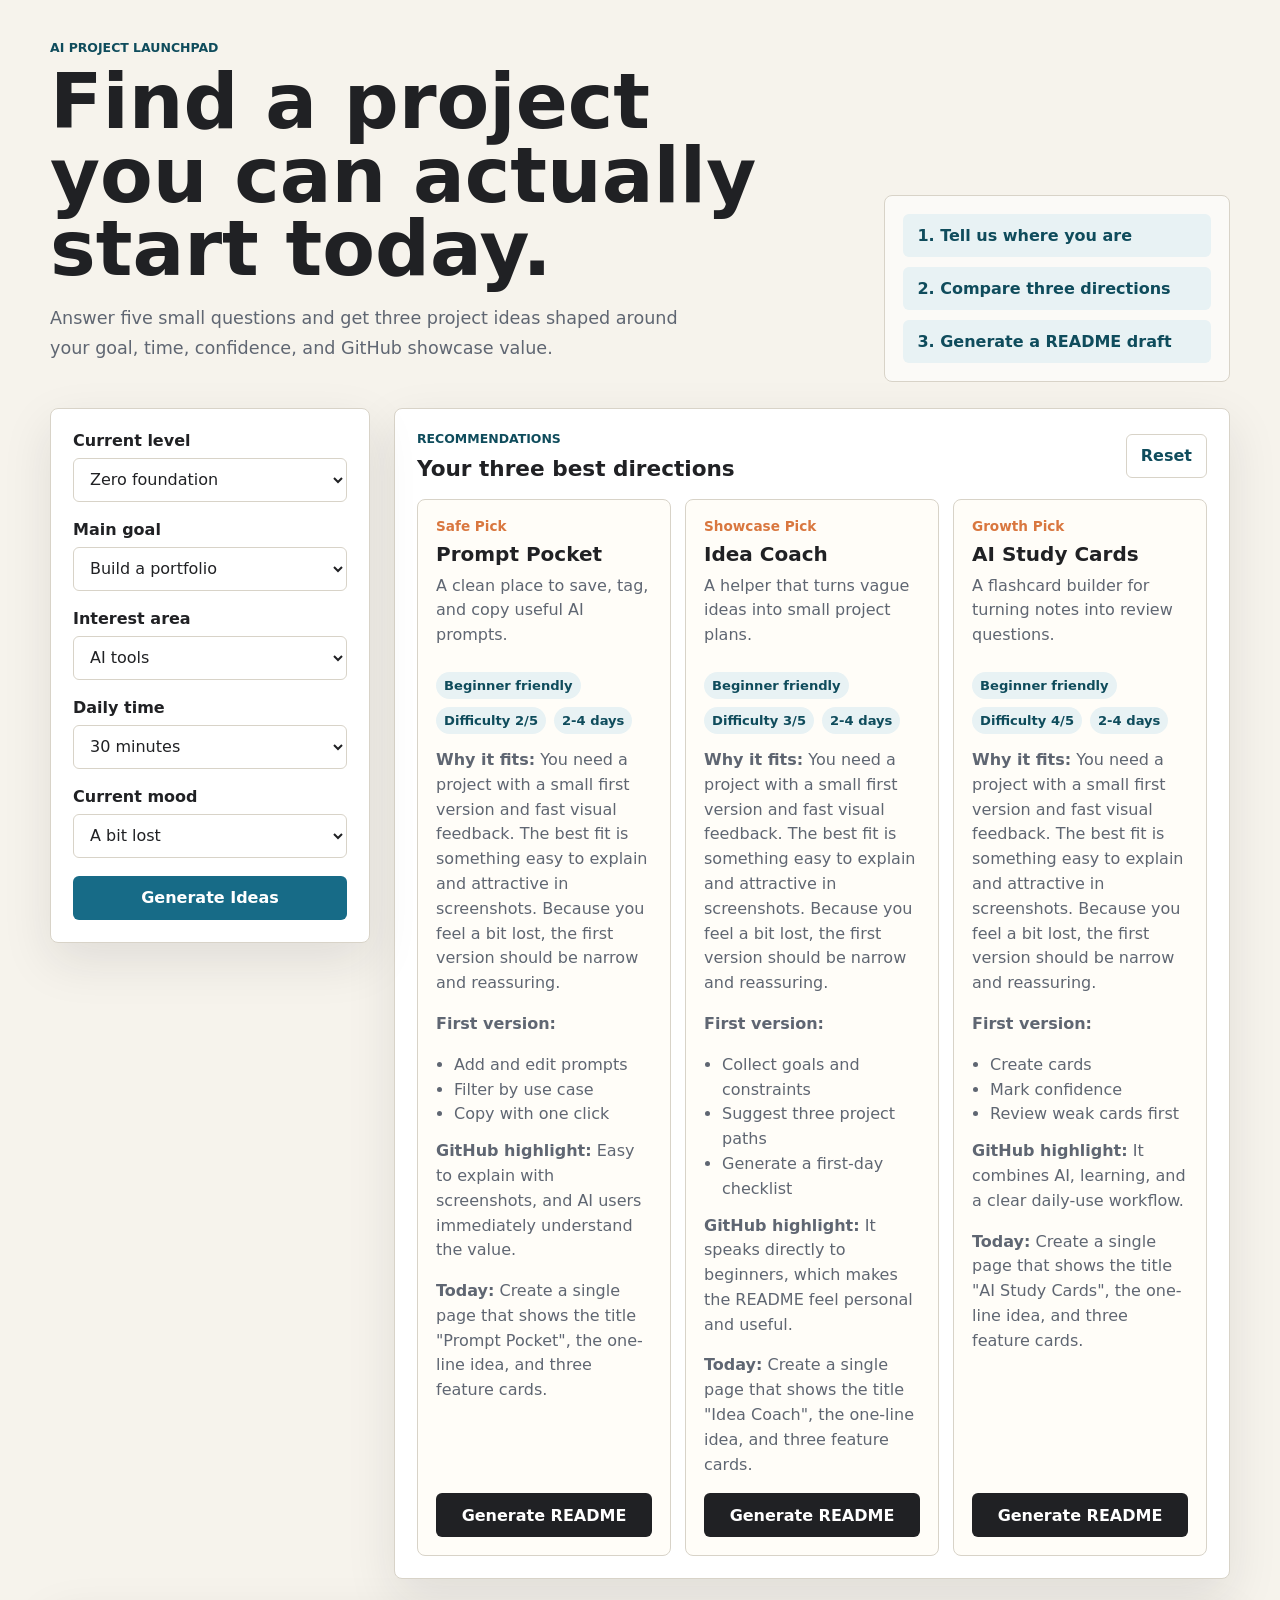
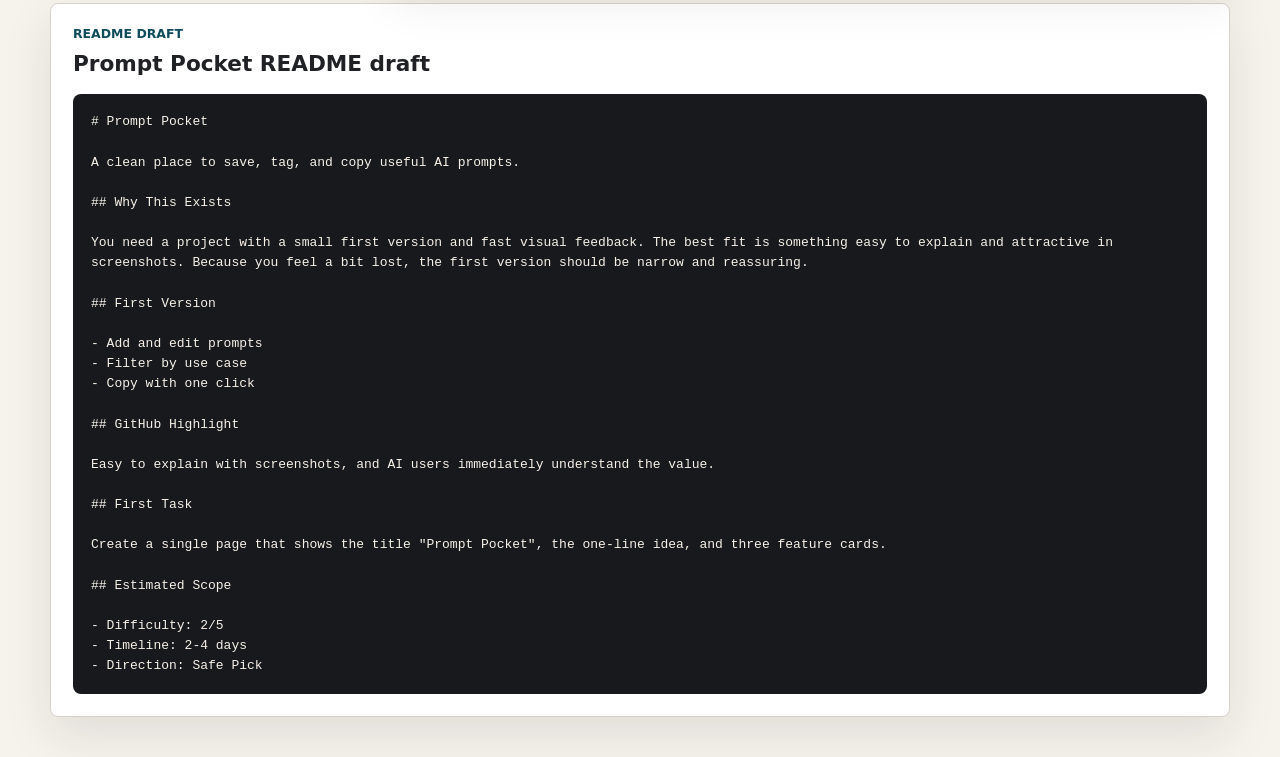
==== launchpad/index.html @ 64c5a0a6 "feat: add AI Project Launchpad tool" ====
<!doctype html>
<html lang="en">
  <head>
    <meta charset="utf-8" />
    <meta name="viewport" content="width=device-width, initial-scale=1" />
    <title>AI Project Launchpad</title>
    <link rel="stylesheet" href="styles.css" />
  </head>
  <body>
    <main class="app-shell">
      <section class="intro">
        <div>
          <p class="eyebrow">AI Project Launchpad</p>
          <h1>Find a project you can actually start today.</h1>
          <p class="intro-copy">
            Answer five small questions and get three project ideas shaped around
            your goal, time, confidence, and GitHub showcase value.
          </p>
        </div>
        <div class="status-panel" aria-label="Project planning flow">
          <span>1. Tell us where you are</span>
          <span>2. Compare three directions</span>
          <span>3. Generate a README draft</span>
        </div>
      </section>

      <section class="workspace" aria-label="Project idea generator">
        <form class="question-panel" id="project-form">
          <div class="field-group">
            <label for="level">Current level</label>
            <select id="level" name="level">
              <option value="beginner">Zero foundation</option>
              <option value="learning">Learning the basics</option>
              <option value="builder">Can build small projects</option>
            </select>
          </div>

          <div class="field-group">
            <label for="goal">Main goal</label>
            <select id="goal" name="goal">
              <option value="portfolio">Build a portfolio</option>
              <option value="learning">Learn useful skills</option>
              <option value="recognition">Earn stars and recognition</option>
              <option value="productivity">Improve daily productivity</option>
              <option value="fun">Make something fun</option>
            </select>
          </div>

          <div class="field-group">
            <label for="interest">Interest area</label>
            <select id="interest" name="interest">
              <option value="ai">AI tools</option>
              <option value="learning">Learning</option>
              <option value="life">Daily life</option>
              <option value="github">GitHub projects</option>
              <option value="game">Games</option>
            </select>
          </div>

          <div class="field-group">
            <label for="time">Daily time</label>
            <select id="time" name="time">
              <option value="short">30 minutes</option>
              <option value="medium">1 hour</option>
              <option value="long">2 hours or more</option>
            </select>
          </div>

          <div class="field-group">
            <label for="mood">Current mood</label>
            <select id="mood" name="mood">
              <option value="lost">A bit lost</option>
              <option value="quick">Want quick results</option>
              <option value="careful">Afraid it will be too hard</option>
              <option value="wow">Want something impressive</option>
            </select>
          </div>

          <button class="primary-action" type="submit">Generate Ideas</button>
        </form>

        <div class="results-panel">
          <div class="results-header">
            <div>
              <p class="eyebrow">Recommendations</p>
              <h2>Your three best directions</h2>
            </div>
            <button class="ghost-action" id="reset-button" type="button">Reset</button>
          </div>
          <div class="cards-grid" id="cards-grid"></div>
        </div>
      </section>

      <section class="readme-panel" aria-label="Generated README draft">
        <div>
          <p class="eyebrow">README Draft</p>
          <h2 id="readme-title">Choose a project card to generate a README.</h2>
        </div>
        <pre id="readme-output">Your README draft will appear here.</pre>
      </section>
    </main>

    <script src="script.js"></script>
  </body>
</html>
---- launchpad/styles.css ----
:root {
  color-scheme: light;
  --bg: #f6f3ec;
  --ink: #202124;
  --muted: #5f6672;
  --panel: #ffffff;
  --line: #d8d3c8;
  --accent: #176b87;
  --accent-dark: #0f4c5c;
  --warm: #d9773f;
  --soft: #e8f2f4;
  --shadow: 0 18px 50px rgba(32, 33, 36, 0.1);
}

* {
  box-sizing: border-box;
}

body {
  margin: 0;
  min-height: 100vh;
  background: var(--bg);
  color: var(--ink);
  font-family: Inter, ui-sans-serif, system-ui, -apple-system, BlinkMacSystemFont, "Segoe UI", sans-serif;
}

button,
select {
  font: inherit;
}

.app-shell {
  width: min(1180px, calc(100% - 32px));
  margin: 0 auto;
  padding: 40px 0;
}

.intro {
  display: grid;
  grid-template-columns: minmax(0, 1.4fr) minmax(280px, 0.6fr);
  gap: 28px;
  align-items: end;
  min-height: 300px;
}

.eyebrow {
  margin: 0 0 10px;
  color: var(--accent-dark);
  font-size: 0.78rem;
  font-weight: 800;
  letter-spacing: 0;
  text-transform: uppercase;
}

h1,
h2,
p {
  margin-top: 0;
}

h1 {
  max-width: 780px;
  margin-bottom: 18px;
  font-size: clamp(2.4rem, 6vw, 5.6rem);
  line-height: 0.96;
  letter-spacing: 0;
}

h2 {
  margin-bottom: 0;
  font-size: 1.35rem;
}

.intro-copy {
  max-width: 660px;
  color: var(--muted);
  font-size: 1.1rem;
  line-height: 1.7;
}

.status-panel {
  display: grid;
  gap: 10px;
  padding: 18px;
  border: 1px solid var(--line);
  border-radius: 8px;
  background: rgba(255, 255, 255, 0.62);
}

.status-panel span {
  display: block;
  padding: 12px 14px;
  border-radius: 6px;
  background: var(--soft);
  color: var(--accent-dark);
  font-weight: 700;
}

.workspace {
  display: grid;
  grid-template-columns: 320px minmax(0, 1fr);
  gap: 24px;
  margin-top: 26px;
  align-items: start;
}

.question-panel,
.results-panel,
.readme-panel {
  border: 1px solid var(--line);
  border-radius: 8px;
  background: var(--panel);
  box-shadow: var(--shadow);
}

.question-panel {
  display: grid;
  gap: 18px;
  padding: 22px;
  position: sticky;
  top: 20px;
}

.field-group {
  display: grid;
  gap: 8px;
}

label {
  font-weight: 800;
}

select {
  width: 100%;
  min-height: 44px;
  border: 1px solid var(--line);
  border-radius: 6px;
  background: #fff;
  color: var(--ink);
  padding: 0 12px;
}

.primary-action,
.ghost-action,
.card-button {
  min-height: 44px;
  border: 0;
  border-radius: 6px;
  cursor: pointer;
  font-weight: 800;
}

.primary-action {
  background: var(--accent);
  color: #fff;
}

.ghost-action {
  padding: 0 14px;
  border: 1px solid var(--line);
  background: #fff;
  color: var(--accent-dark);
}

.results-panel {
  min-height: 520px;
  padding: 22px;
}

.results-header {
  display: flex;
  justify-content: space-between;
  gap: 16px;
  align-items: center;
  margin-bottom: 18px;
}

.cards-grid {
  display: grid;
  grid-template-columns: repeat(3, minmax(0, 1fr));
  gap: 14px;
}

.project-card {
  display: flex;
  flex-direction: column;
  min-height: 470px;
  padding: 18px;
  border: 1px solid var(--line);
  border-radius: 8px;
  background: #fffdf8;
}

.project-card strong {
  color: var(--warm);
  font-size: 0.85rem;
}

.project-card h3 {
  margin: 8px 0 8px;
  font-size: 1.25rem;
}

.project-card p,
.project-card li {
  color: var(--muted);
  line-height: 1.55;
}

.project-card ul {
  padding-left: 18px;
  margin: 0 0 12px;
}

.meta-row {
  display: flex;
  flex-wrap: wrap;
  gap: 8px;
  margin: 8px 0 14px;
}

.meta-row span {
  padding: 6px 8px;
  border-radius: 999px;
  background: var(--soft);
  color: var(--accent-dark);
  font-size: 0.82rem;
  font-weight: 800;
}

.card-button {
  margin-top: auto;
  background: var(--ink);
  color: #fff;
}

.readme-panel {
  display: grid;
  gap: 18px;
  margin-top: 24px;
  padding: 22px;
}

pre {
  overflow: auto;
  min-height: 220px;
  margin: 0;
  padding: 18px;
  border-radius: 8px;
  background: #17191c;
  color: #f7f1e8;
  line-height: 1.55;
  white-space: pre-wrap;
}

@media (max-width: 920px) {
  .intro,
  .workspace {
    grid-template-columns: 1fr;
  }

  .question-panel {
    position: static;
  }

  .cards-grid {
    grid-template-columns: 1fr;
  }

  .project-card {
    min-height: 0;
  }
}

@media (max-width: 560px) {
  .app-shell {
    width: min(100% - 20px, 1180px);
    padding: 24px 0;
  }

  h1 {
    font-size: 2.4rem;
  }

  .results-header {
    align-items: flex-start;
    flex-direction: column;
  }

  .ghost-action {
    width: 100%;
  }
}
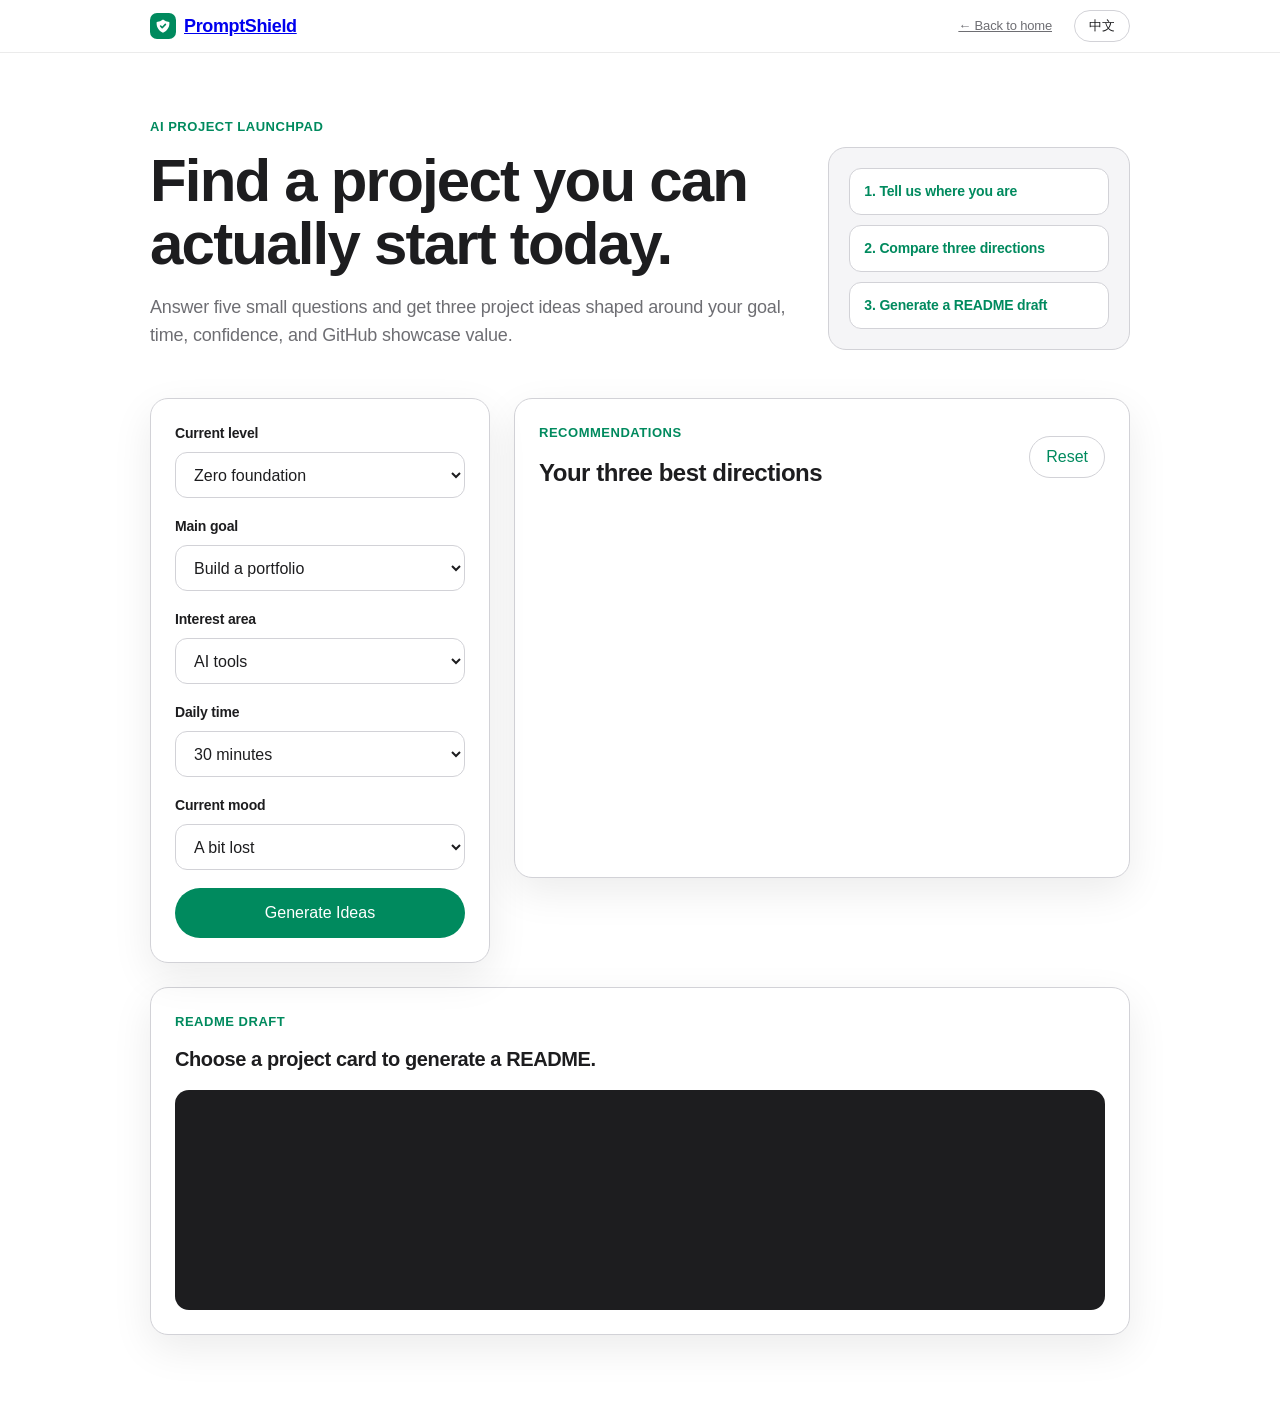
==== commit 379b93e4: "PromptShield v1.2: Apple-style redesign + bilingual EN/ZH + copy polish" ====
--- a/launchpad/index.html
+++ b/launchpad/index.html
@@ -3,100 +3,61 @@
   <head>
     <meta charset="utf-8" />
     <meta name="viewport" content="width=device-width, initial-scale=1" />
-    <title>AI Project Launchpad</title>
+    <title>AI Project Launchpad — PromptShield</title>
+    <link rel="preconnect" href="https://fonts.googleapis.com">
+    <link rel="preconnect" href="https://fonts.gstatic.com" crossorigin>
+    <link href="https://fonts.googleapis.com/css2?family=Inter:wght@400;500;600;700&family=JetBrains+Mono:wght@400;500&display=swap" rel="stylesheet">
     <link rel="stylesheet" href="styles.css" />
   </head>
   <body>
+    <nav>
+      <div class="nav-inner">
+        <a href="../index.html" class="brand">
+          <span class="logo"><svg viewBox="0 0 20 20" fill="currentColor"><path fill-rule="evenodd" d="M2.166 4.999A11.954 11.954 0 0010 1.944 11.954 11.954 0 0017.834 5c.11.65.166 1.32.166 2.001 0 5.225-3.34 9.67-8 11.317C5.34 16.67 2 12.225 2 7c0-.682.057-1.35.166-2.001zm11.541 3.708a1 1 0 00-1.414-1.414L9 10.586 7.707 9.293a1 1 0 00-1.414 1.414l2 2a1 1 0 001.414 0l4-4z" clip-rule="evenodd"/></svg></span>
+          PromptShield
+        </a>
+        <div class="nav-right">
+          <a href="../index.html" class="back" data-i18n="back">← Back to home</a>
+          <button id="langToggle" class="lang-toggle" onclick="toggleLang()">中文</button>
+        </div>
+      </div>
+    </nav>
+
     <main class="app-shell">
       <section class="intro">
         <div>
-          <p class="eyebrow">AI Project Launchpad</p>
-          <h1>Find a project you can actually start today.</h1>
-          <p class="intro-copy">
-            Answer five small questions and get three project ideas shaped around
-            your goal, time, confidence, and GitHub showcase value.
-          </p>
+          <p class="eyebrow" data-i18n="hero.eyebrow">AI Project Launchpad</p>
+          <h1 data-i18n="hero.title">Find a project you can actually start today.</h1>
+          <p class="intro-copy" data-i18n="hero.copy">Answer five small questions and get three project ideas shaped around your goal, time, confidence, and GitHub showcase value.</p>
         </div>
         <div class="status-panel" aria-label="Project planning flow">
-          <span>1. Tell us where you are</span>
-          <span>2. Compare three directions</span>
-          <span>3. Generate a README draft</span>
+          <span data-i18n="status.1">1. Tell us where you are</span>
+          <span data-i18n="status.2">2. Compare three directions</span>
+          <span data-i18n="status.3">3. Generate a README draft</span>
         </div>
       </section>
 
-      <section class="workspace" aria-label="Project idea generator">
-        <form class="question-panel" id="project-form">
-          <div class="field-group">
-            <label for="level">Current level</label>
-            <select id="level" name="level">
-              <option value="beginner">Zero foundation</option>
-              <option value="learning">Learning the basics</option>
-              <option value="builder">Can build small projects</option>
-            </select>
-          </div>
-
-          <div class="field-group">
-            <label for="goal">Main goal</label>
-            <select id="goal" name="goal">
-              <option value="portfolio">Build a portfolio</option>
-              <option value="learning">Learn useful skills</option>
-              <option value="recognition">Earn stars and recognition</option>
-              <option value="productivity">Improve daily productivity</option>
-              <option value="fun">Make something fun</option>
-            </select>
-          </div>
-
-          <div class="field-group">
-            <label for="interest">Interest area</label>
-            <select id="interest" name="interest">
-              <option value="ai">AI tools</option>
-              <option value="learning">Learning</option>
-              <option value="life">Daily life</option>
-              <option value="github">GitHub projects</option>
-              <option value="game">Games</option>
-            </select>
-          </div>
-
-          <div class="field-group">
-            <label for="time">Daily time</label>
-            <select id="time" name="time">
-              <option value="short">30 minutes</option>
-              <option value="medium">1 hour</option>
-              <option value="long">2 hours or more</option>
-            </select>
-          </div>
-
-          <div class="field-group">
-            <label for="mood">Current mood</label>
-            <select id="mood" name="mood">
-              <option value="lost">A bit lost</option>
-              <option value="quick">Want quick results</option>
-              <option value="careful">Afraid it will be too hard</option>
-              <option value="wow">Want something impressive</option>
-            </select>
-          </div>
-
-          <button class="primary-action" type="submit">Generate Ideas</button>
-        </form>
+      <section class="workspace">
+        <form class="question-panel" id="project-form"></form>
 
         <div class="results-panel">
           <div class="results-header">
             <div>
-              <p class="eyebrow">Recommendations</p>
-              <h2>Your three best directions</h2>
+              <p class="eyebrow" data-i18n="results.eyebrow">Recommendations</p>
+              <h2 data-i18n="results.title">Your three best directions</h2>
             </div>
-            <button class="ghost-action" id="reset-button" type="button">Reset</button>
+            <button class="ghost-action" id="reset-button" type="button" data-i18n="results.reset">Reset</button>
           </div>
           <div class="cards-grid" id="cards-grid"></div>
         </div>
       </section>
 
-      <section class="readme-panel" aria-label="Generated README draft">
+      <section class="readme-panel">
         <div>
-          <p class="eyebrow">README Draft</p>
-          <h2 id="readme-title">Choose a project card to generate a README.</h2>
+          <p class="eyebrow" data-i18n="readme.eyebrow">README Draft</p>
+          <h2 id="readme-title" data-i18n="readme.placeholder">Choose a project card to generate a README.</h2>
         </div>
-        <pre id="readme-output">Your README draft will appear here.</pre>
+        <pre id="readme-output"></pre>
       </section>
     </main>
 
--- a/launchpad/styles.css
+++ b/launchpad/styles.css
@@ -1,293 +1,72 @@
-:root {
-  color-scheme: light;
-  --bg: #f6f3ec;
-  --ink: #202124;
-  --muted: #5f6672;
-  --panel: #ffffff;
-  --line: #d8d3c8;
-  --accent: #176b87;
-  --accent-dark: #0f4c5c;
-  --warm: #d9773f;
-  --soft: #e8f2f4;
-  --shadow: 0 18px 50px rgba(32, 33, 36, 0.1);
+:root{
+    --bg:#ffffff; --bg-alt:#f5f5f7; --text:#1d1d1f; --text-2:#6e6e73; --text-3:#86868b;
+    --border:#d2d2d7; --accent:#008a5e; --accent-hover:#00754e; --accent-soft:rgba(0,138,94,.10);
+    --radius:18px; --shadow:0 14px 40px rgba(0,0,0,.08);
+    --font:-apple-system, BlinkMacSystemFont, "SF Pro Display","SF Pro Text","Helvetica Neue",Helvetica,Arial,"PingFang SC","Hiragino Sans GB","Microsoft YaHei",sans-serif;
+    --mono:"SF Mono","JetBrains Mono",ui-monospace,Menlo,Consolas,monospace;
 }
+*{box-sizing:border-box;margin:0;padding:0}
+html{scroll-behavior:smooth}
+body{font-family:var(--font);background:var(--bg);color:var(--text);line-height:1.5;-webkit-font-smoothing:antialiased;letter-spacing:-.011em}
+button,select{font-family:var(--font);font:inherit}
 
-* {
-  box-sizing: border-box;
+nav{position:sticky;top:0;z-index:50;background:rgba(255,255,255,.72);backdrop-filter:saturate(180%) blur(20px);-webkit-backdrop-filter:saturate(180%) blur(20px);border-bottom:1px solid rgba(0,0,0,.08)}
+.nav-inner{max-width:1024px;margin:0 auto;padding:0 22px;height:52px;display:flex;align-items:center;justify-content:space-between}
+.brand{display:flex;align-items:center;gap:8px;font-weight:600;font-size:18px;letter-spacing:-.02em}
+.brand .logo{width:26px;height:26px;border-radius:7px;background:var(--accent);display:flex;align-items:center;justify-content:center}
+.brand .logo svg{width:16px;height:16px;color:#fff}
+.nav-right{display:flex;align-items:center;gap:22px}
+.back{font-size:13px;color:var(--text-2);transition:color .2s}
+.back:hover{color:var(--text)}
+.lang-toggle{font-size:13px;font-weight:500;color:var(--text);border:1px solid var(--border);border-radius:980px;padding:5px 14px;cursor:pointer;background:transparent;transition:all .2s}
+.lang-toggle:hover{border-color:var(--text-3);background:var(--bg-alt)}
+
+.app-shell{max-width:1024px;margin:0 auto;padding:64px 22px 80px}
+
+.intro{display:grid;grid-template-columns:minmax(0,1.5fr) minmax(260px,.7fr);gap:32px;align-items:end;margin-bottom:48px}
+.eyebrow{margin:0 0 12px;color:var(--accent);font-size:13px;font-weight:600;letter-spacing:.04em;text-transform:uppercase}
+h1{font-size:clamp(34px,5.5vw,60px);font-weight:600;letter-spacing:-.03em;line-height:1.05;margin-bottom:18px;max-width:760px}
+h2{font-size:24px;font-weight:600;letter-spacing:-.02em;margin:0}
+.intro-copy{color:var(--text-2);font-size:18px;line-height:1.6;max-width:640px}
+.status-panel{display:grid;gap:10px;padding:20px;border:1px solid var(--border);border-radius:var(--radius);background:var(--bg-alt)}
+.status-panel span{padding:12px 14px;border-radius:12px;background:#fff;color:var(--accent);font-weight:600;font-size:14px;border:1px solid var(--border)}
+
+.workspace{display:grid;grid-template-columns:340px minmax(0,1fr);gap:24px;align-items:start}
+.question-panel,.results-panel,.readme-panel{background:#fff;border:1px solid var(--border);border-radius:var(--radius);box-shadow:var(--shadow)}
+.question-panel{display:grid;gap:18px;padding:24px;position:sticky;top:76px}
+.field-group{display:grid;gap:8px}
+label{font-size:14px;font-weight:600;color:var(--text)}
+select{width:100%;min-height:46px;border:1px solid var(--border);border-radius:12px;background:#fff;color:var(--text);padding:0 14px;cursor:pointer;transition:border-color .2s}
+select:focus{outline:none;border-color:var(--accent)}
+.btn{display:inline-flex;align-items:center;justify-content:center;border:none;border-radius:980px;padding:13px 26px;font-size:16px;font-weight:500;cursor:pointer;transition:all .25s}
+.btn-primary{background:var(--accent);color:#fff}
+.btn-primary:hover{background:var(--accent-hover);transform:scale(1.02)}
+.ghost-action{padding:8px 16px;border:1px solid var(--border);border-radius:980px;background:#fff;color:var(--accent);font-weight:500;cursor:pointer;transition:all .2s}
+.ghost-action:hover{background:var(--bg-alt)}
+
+.results-panel{min-height:480px;padding:24px}
+.results-header{display:flex;justify-content:space-between;align-items:center;gap:16px;margin-bottom:20px}
+.cards-grid{display:grid;grid-template-columns:repeat(3,minmax(0,1fr));gap:16px}
+.project-card{display:flex;flex-direction:column;min-height:460px;padding:20px;border:1px solid var(--border);border-radius:var(--radius);background:#fff;transition:transform .3s ease, box-shadow .3s ease}
+.project-card:hover{transform:translateY(-4px);box-shadow:var(--shadow)}
+.project-card strong{color:var(--accent);font-size:12px;font-weight:600;letter-spacing:.03em;text-transform:uppercase}
+.project-card h3{margin:8px 0 10px;font-size:20px;font-weight:600;letter-spacing:-.02em}
+.project-card p{color:var(--text-2);font-size:14px;line-height:1.55;margin-bottom:10px}
+.project-card ul{padding-left:18px;margin:0 0 12px;color:var(--text-2);font-size:14px;line-height:1.55}
+.project-card li{margin-bottom:4px}
+.project-card p b{color:var(--text);font-weight:600}
+.meta-row{display:flex;flex-wrap:wrap;gap:8px;margin:6px 0 14px}
+.meta-row span{padding:6px 11px;border-radius:980px;background:var(--accent-soft);color:var(--accent);font-size:12px;font-weight:600}
+.card-button{margin-top:auto;background:var(--accent);color:#fff;border:none;border-radius:12px;min-height:44px;font-size:15px;font-weight:500;cursor:pointer;transition:background .2s}
+.card-button:hover{background:var(--accent-hover)}
+
+.readme-panel{display:grid;gap:16px;margin-top:24px;padding:24px}
+#readme-title{font-size:20px;font-weight:600}
+pre{overflow:auto;min-height:220px;margin:0;padding:20px;border-radius:14px;background:#1d1d1f;color:#f5f5f7;line-height:1.6;white-space:pre-wrap;font-family:var(--mono);font-size:13.5px}
+
+@media(max-width:920px){
+    .intro,.workspace{grid-template-columns:1fr}
+    .question-panel{position:static}
+    .cards-grid{grid-template-columns:1fr}
+    .project-card{min-height:0}
 }
-
-body {
-  margin: 0;
-  min-height: 100vh;
-  background: var(--bg);
-  color: var(--ink);
-  font-family: Inter, ui-sans-serif, system-ui, -apple-system, BlinkMacSystemFont, "Segoe UI", sans-serif;
-}
-
-button,
-select {
-  font: inherit;
-}
-
-.app-shell {
-  width: min(1180px, calc(100% - 32px));
-  margin: 0 auto;
-  padding: 40px 0;
-}
-
-.intro {
-  display: grid;
-  grid-template-columns: minmax(0, 1.4fr) minmax(280px, 0.6fr);
-  gap: 28px;
-  align-items: end;
-  min-height: 300px;
-}
-
-.eyebrow {
-  margin: 0 0 10px;
-  color: var(--accent-dark);
-  font-size: 0.78rem;
-  font-weight: 800;
-  letter-spacing: 0;
-  text-transform: uppercase;
-}
-
-h1,
-h2,
-p {
-  margin-top: 0;
-}
-
-h1 {
-  max-width: 780px;
-  margin-bottom: 18px;
-  font-size: clamp(2.4rem, 6vw, 5.6rem);
-  line-height: 0.96;
-  letter-spacing: 0;
-}
-
-h2 {
-  margin-bottom: 0;
-  font-size: 1.35rem;
-}
-
-.intro-copy {
-  max-width: 660px;
-  color: var(--muted);
-  font-size: 1.1rem;
-  line-height: 1.7;
-}
-
-.status-panel {
-  display: grid;
-  gap: 10px;
-  padding: 18px;
-  border: 1px solid var(--line);
-  border-radius: 8px;
-  background: rgba(255, 255, 255, 0.62);
-}
-
-.status-panel span {
-  display: block;
-  padding: 12px 14px;
-  border-radius: 6px;
-  background: var(--soft);
-  color: var(--accent-dark);
-  font-weight: 700;
-}
-
-.workspace {
-  display: grid;
-  grid-template-columns: 320px minmax(0, 1fr);
-  gap: 24px;
-  margin-top: 26px;
-  align-items: start;
-}
-
-.question-panel,
-.results-panel,
-.readme-panel {
-  border: 1px solid var(--line);
-  border-radius: 8px;
-  background: var(--panel);
-  box-shadow: var(--shadow);
-}
-
-.question-panel {
-  display: grid;
-  gap: 18px;
-  padding: 22px;
-  position: sticky;
-  top: 20px;
-}
-
-.field-group {
-  display: grid;
-  gap: 8px;
-}
-
-label {
-  font-weight: 800;
-}
-
-select {
-  width: 100%;
-  min-height: 44px;
-  border: 1px solid var(--line);
-  border-radius: 6px;
-  background: #fff;
-  color: var(--ink);
-  padding: 0 12px;
-}
-
-.primary-action,
-.ghost-action,
-.card-button {
-  min-height: 44px;
-  border: 0;
-  border-radius: 6px;
-  cursor: pointer;
-  font-weight: 800;
-}
-
-.primary-action {
-  background: var(--accent);
-  color: #fff;
-}
-
-.ghost-action {
-  padding: 0 14px;
-  border: 1px solid var(--line);
-  background: #fff;
-  color: var(--accent-dark);
-}
-
-.results-panel {
-  min-height: 520px;
-  padding: 22px;
-}
-
-.results-header {
-  display: flex;
-  justify-content: space-between;
-  gap: 16px;
-  align-items: center;
-  margin-bottom: 18px;
-}
-
-.cards-grid {
-  display: grid;
-  grid-template-columns: repeat(3, minmax(0, 1fr));
-  gap: 14px;
-}
-
-.project-card {
-  display: flex;
-  flex-direction: column;
-  min-height: 470px;
-  padding: 18px;
-  border: 1px solid var(--line);
-  border-radius: 8px;
-  background: #fffdf8;
-}
-
-.project-card strong {
-  color: var(--warm);
-  font-size: 0.85rem;
-}
-
-.project-card h3 {
-  margin: 8px 0 8px;
-  font-size: 1.25rem;
-}
-
-.project-card p,
-.project-card li {
-  color: var(--muted);
-  line-height: 1.55;
-}
-
-.project-card ul {
-  padding-left: 18px;
-  margin: 0 0 12px;
-}
-
-.meta-row {
-  display: flex;
-  flex-wrap: wrap;
-  gap: 8px;
-  margin: 8px 0 14px;
-}
-
-.meta-row span {
-  padding: 6px 8px;
-  border-radius: 999px;
-  background: var(--soft);
-  color: var(--accent-dark);
-  font-size: 0.82rem;
-  font-weight: 800;
-}
-
-.card-button {
-  margin-top: auto;
-  background: var(--ink);
-  color: #fff;
-}
-
-.readme-panel {
-  display: grid;
-  gap: 18px;
-  margin-top: 24px;
-  padding: 22px;
-}
-
-pre {
-  overflow: auto;
-  min-height: 220px;
-  margin: 0;
-  padding: 18px;
-  border-radius: 8px;
-  background: #17191c;
-  color: #f7f1e8;
-  line-height: 1.55;
-  white-space: pre-wrap;
-}
-
-@media (max-width: 920px) {
-  .intro,
-  .workspace {
-    grid-template-columns: 1fr;
-  }
-
-  .question-panel {
-    position: static;
-  }
-
-  .cards-grid {
-    grid-template-columns: 1fr;
-  }
-
-  .project-card {
-    min-height: 0;
-  }
-}
-
-@media (max-width: 560px) {
-  .app-shell {
-    width: min(100% - 20px, 1180px);
-    padding: 24px 0;
-  }
-
-  h1 {
-    font-size: 2.4rem;
-  }
-
-  .results-header {
-    align-items: flex-start;
-    flex-direction: column;
-  }
-
-  .ghost-action {
-    width: 100%;
-  }
-}
